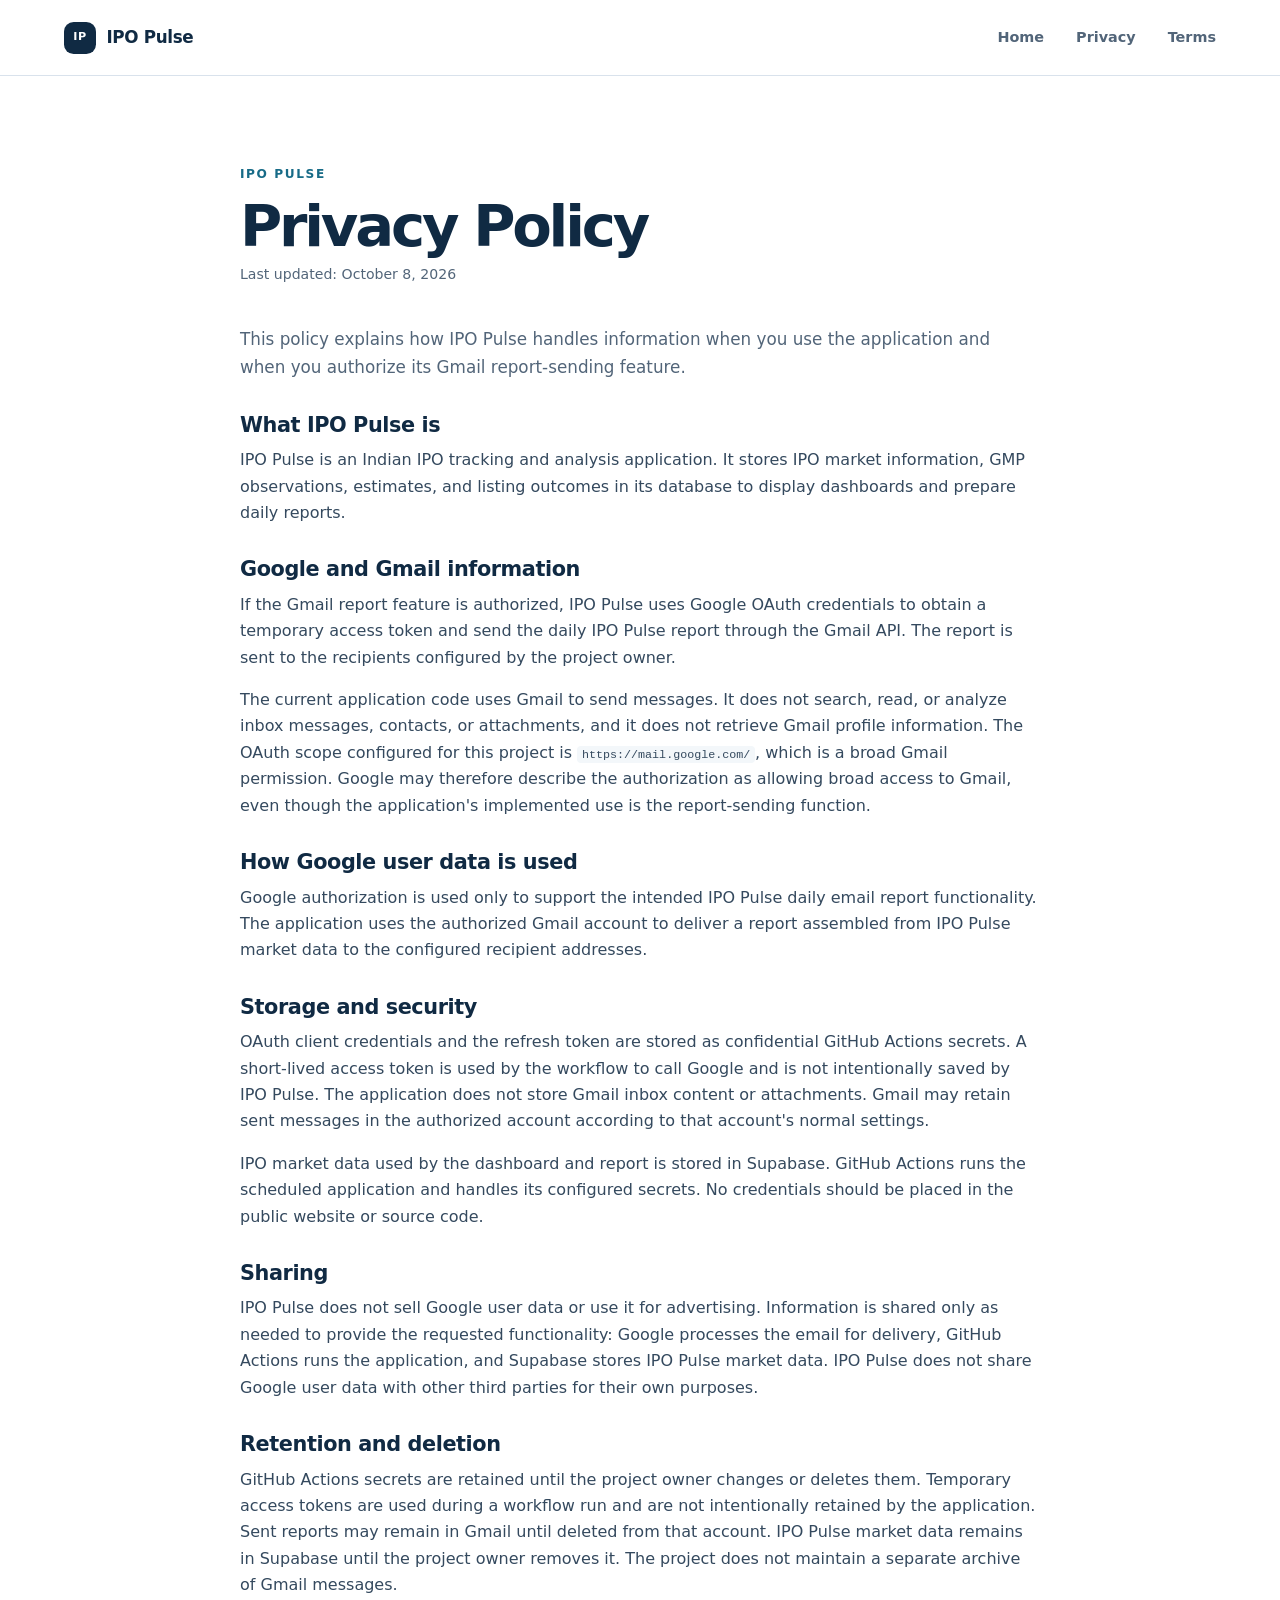
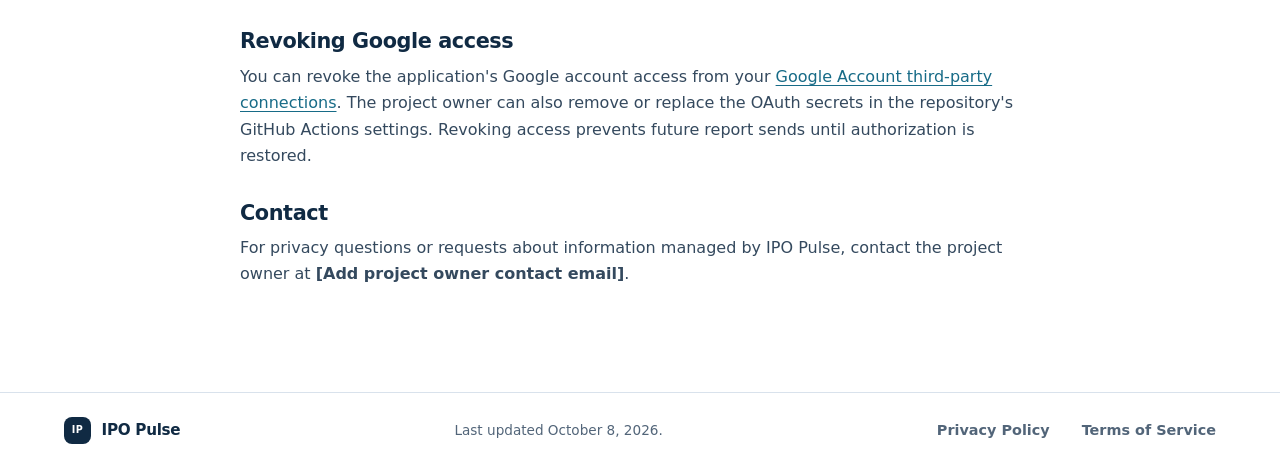
==== privacy.html @ 735d97ab "Add IPO Pulse privacy policy and public website pages" ====
<!doctype html>
<html lang="en">
<head>
  <meta charset="utf-8">
  <meta name="viewport" content="width=device-width, initial-scale=1">
  <meta name="description" content="Privacy Policy for IPO Pulse, including how Gmail OAuth data is used for daily report delivery.">
  <meta name="theme-color" content="#102a43">
  <title>Privacy Policy | IPO Pulse</title>
  <link rel="stylesheet" href="styles.css">
</head>
<body>
  <header class="site-header">
    <a class="brand" href="index.html" aria-label="IPO Pulse home"><span class="brand-mark" aria-hidden="true">IP</span><span>IPO Pulse</span></a>
    <nav aria-label="Main navigation"><a href="index.html">Home</a><a href="privacy.html" aria-current="page">Privacy</a><a href="terms.html">Terms</a></nav>
  </header>

  <main class="legal-page">
    <p class="eyebrow">IPO Pulse</p>
    <h1>Privacy Policy</h1>
    <p class="updated">Last updated: October 8, 2026</p>
    <p>This policy explains how IPO Pulse handles information when you use the application and when you authorize its Gmail report-sending feature.</p>

    <section class="legal-section">
      <h2>What IPO Pulse is</h2>
      <p>IPO Pulse is an Indian IPO tracking and analysis application. It stores IPO market information, GMP observations, estimates, and listing outcomes in its database to display dashboards and prepare daily reports.</p>
    </section>

    <section class="legal-section">
      <h2>Google and Gmail information</h2>
      <p>If the Gmail report feature is authorized, IPO Pulse uses Google OAuth credentials to obtain a temporary access token and send the daily IPO Pulse report through the Gmail API. The report is sent to the recipients configured by the project owner.</p>
      <p>The current application code uses Gmail to send messages. It does not search, read, or analyze inbox messages, contacts, or attachments, and it does not retrieve Gmail profile information. The OAuth scope configured for this project is <code>https://mail.google.com/</code>, which is a broad Gmail permission. Google may therefore describe the authorization as allowing broad access to Gmail, even though the application's implemented use is the report-sending function.</p>
    </section>

    <section class="legal-section">
      <h2>How Google user data is used</h2>
      <p>Google authorization is used only to support the intended IPO Pulse daily email report functionality. The application uses the authorized Gmail account to deliver a report assembled from IPO Pulse market data to the configured recipient addresses.</p>
    </section>

    <section class="legal-section">
      <h2>Storage and security</h2>
      <p>OAuth client credentials and the refresh token are stored as confidential GitHub Actions secrets. A short-lived access token is used by the workflow to call Google and is not intentionally saved by IPO Pulse. The application does not store Gmail inbox content or attachments. Gmail may retain sent messages in the authorized account according to that account's normal settings.</p>
      <p>IPO market data used by the dashboard and report is stored in Supabase. GitHub Actions runs the scheduled application and handles its configured secrets. No credentials should be placed in the public website or source code.</p>
    </section>

    <section class="legal-section">
      <h2>Sharing</h2>
      <p>IPO Pulse does not sell Google user data or use it for advertising. Information is shared only as needed to provide the requested functionality: Google processes the email for delivery, GitHub Actions runs the application, and Supabase stores IPO Pulse market data. IPO Pulse does not share Google user data with other third parties for their own purposes.</p>
    </section>

    <section class="legal-section">
      <h2>Retention and deletion</h2>
      <p>GitHub Actions secrets are retained until the project owner changes or deletes them. Temporary access tokens are used during a workflow run and are not intentionally retained by the application. Sent reports may remain in Gmail until deleted from that account. IPO Pulse market data remains in Supabase until the project owner removes it. The project does not maintain a separate archive of Gmail messages.</p>
    </section>

    <section class="legal-section">
      <h2>Revoking Google access</h2>
      <p>You can revoke the application's Google account access from your <a href="https://myaccount.google.com/permissions">Google Account third-party connections</a>. The project owner can also remove or replace the OAuth secrets in the repository's GitHub Actions settings. Revoking access prevents future report sends until authorization is restored.</p>
    </section>

    <section class="legal-section">
      <h2>Contact</h2>
      <p>For privacy questions or requests about information managed by IPO Pulse, contact the project owner at <strong>[Add project owner contact email]</strong>.</p>
    </section>
  </main>

  <footer class="site-footer">
    <a class="brand footer-brand" href="index.html"><span class="brand-mark" aria-hidden="true">IP</span><span>IPO Pulse</span></a>
    <p>Last updated October 8, 2026.</p>
    <nav aria-label="Footer navigation"><a href="privacy.html" aria-current="page">Privacy Policy</a><a href="terms.html">Terms of Service</a></nav>
  </footer>
</body>
</html>
---- styles.css ----
:root {
  color-scheme: light;
  --ink: #102a43;
  --muted: #526579;
  --line: #d9e2ec;
  --paper: #ffffff;
  --wash: #f3f7fa;
  --blue: #176b87;
  --blue-dark: #10556d;
  --gold: #d6a74f;
  --notice: #fff7e5;
  font-family: Inter, ui-sans-serif, system-ui, -apple-system, BlinkMacSystemFont, "Segoe UI", sans-serif;
}

* { box-sizing: border-box; }
html { scroll-behavior: smooth; }
body { margin: 0; background: var(--paper); color: var(--ink); line-height: 1.65; }
a { color: var(--blue); text-underline-offset: 0.2em; }
a:hover { color: var(--blue-dark); }
.site-header { min-height: 76px; padding: 0 clamp(1.25rem, 5vw, 5rem); display: flex; align-items: center; justify-content: space-between; gap: 1.5rem; border-bottom: 1px solid var(--line); background: rgba(255,255,255,.96); }
.brand { display: inline-flex; align-items: center; gap: .65rem; color: var(--ink); font-size: 1.05rem; font-weight: 750; letter-spacing: -.02em; text-decoration: none; white-space: nowrap; }
.brand-mark { display: grid; width: 2rem; height: 2rem; place-items: center; border-radius: .6rem; background: var(--ink); color: #fff; font-size: .7rem; letter-spacing: .05em; }
.site-header nav, .site-footer nav { display: flex; align-items: center; gap: clamp(.85rem, 2.5vw, 2rem); }
.site-header nav a, .site-footer nav a { color: var(--muted); font-size: .9rem; font-weight: 600; text-decoration: none; }
.site-header nav a:hover, .site-footer nav a:hover { color: var(--blue); }
main { width: min(1120px, calc(100% - 2.5rem)); margin: 0 auto; }
.hero { display: grid; grid-template-columns: minmax(0, 1.2fr) minmax(280px, .8fr); align-items: center; gap: clamp(2rem, 7vw, 6rem); padding: clamp(4rem, 9vw, 7.5rem) 0; }
.eyebrow { margin: 0 0 .8rem; color: var(--blue); font-size: .76rem; font-weight: 800; letter-spacing: .13em; text-transform: uppercase; }
h1, h2, h3, p { margin-top: 0; }
h1 { max-width: 760px; margin-bottom: 1rem; font-size: clamp(2.6rem, 6vw, 4.7rem); line-height: 1.04; letter-spacing: -.055em; }
.hero-lede { max-width: 610px; margin-bottom: 1.75rem; color: var(--muted); font-size: 1.15rem; }
.button { display: inline-block; padding: .8rem 1.1rem; border-radius: .55rem; background: var(--blue); color: white; font-weight: 700; text-decoration: none; }
.button:hover { background: var(--blue-dark); color: white; }
.hero-card { padding: 1.5rem; border: 1px solid var(--line); border-radius: 1rem; background: linear-gradient(145deg, #f8fbfd, #edf4f7); box-shadow: 0 20px 50px rgba(16,42,67,.08); }
.card-label { margin-bottom: 1rem; color: var(--muted); font-size: .8rem; font-weight: 750; letter-spacing: .06em; text-transform: uppercase; }
.track-step { display: flex; align-items: center; gap: 1rem; padding: 1rem 0; border-top: 1px solid var(--line); }
.track-step > span, .feature-number { color: var(--blue); font-size: .75rem; font-weight: 800; letter-spacing: .08em; }
.track-step strong, .track-step small { display: block; }
.track-step small { color: var(--muted); }
.section { padding: 2.5rem 0 5.5rem; }
h2 { margin-bottom: 1.75rem; font-size: clamp(1.8rem, 4vw, 2.7rem); line-height: 1.15; letter-spacing: -.04em; }
.feature-grid { display: grid; grid-template-columns: repeat(4, 1fr); gap: 1rem; }
.feature-card { min-height: 210px; padding: 1.3rem; border: 1px solid var(--line); border-radius: .8rem; background: white; }
.feature-card h3 { margin: 1.5rem 0 .5rem; font-size: 1.1rem; }
.feature-card p, .steps p { margin-bottom: 0; color: var(--muted); font-size: .94rem; }
.how-section { display: grid; grid-template-columns: .8fr 1.2fr; gap: 2rem; border-top: 1px solid var(--line); }
.steps { display: grid; gap: 1rem; margin: 0; padding: 0; list-style: none; }
.steps li { display: flex; align-items: flex-start; gap: 1rem; padding: 1rem; border-radius: .75rem; background: var(--wash); }
.steps li > span { display: grid; flex: 0 0 2rem; width: 2rem; height: 2rem; place-items: center; border-radius: 50%; background: white; color: var(--blue); font-size: .85rem; font-weight: 800; }
.notice { margin: 0 0 5rem; padding: 1.4rem 1.6rem; border-left: 4px solid var(--gold); border-radius: .4rem; background: var(--notice); }
.notice p { max-width: 860px; margin: .35rem 0 0; color: #5c4b2b; }
.legal-page { max-width: 800px; padding: clamp(3rem, 7vw, 5.5rem) 0; }
.legal-page h1 { margin-bottom: .4rem; font-size: clamp(2.4rem, 6vw, 3.6rem); }
.legal-page > p:not(.eyebrow):not(.updated) { color: var(--muted); font-size: 1.05rem; }
.updated { margin-bottom: 2.5rem; color: var(--muted); font-size: .88rem; }
.legal-section { margin-top: 2rem; }
.legal-section h2 { margin-bottom: .6rem; font-size: 1.3rem; letter-spacing: -.02em; }
.legal-section p { color: #34495e; }
code { overflow-wrap: anywhere; padding: .1rem .3rem; border-radius: .25rem; background: var(--wash); font-size: .9em; }
.site-footer { display: flex; align-items: center; justify-content: space-between; gap: 1.5rem; padding: 1.5rem clamp(1.25rem, 5vw, 5rem); border-top: 1px solid var(--line); }
.site-footer p { margin: 0; color: var(--muted); font-size: .85rem; }
.footer-brand { font-size: .95rem; }
.footer-brand .brand-mark { width: 1.7rem; height: 1.7rem; border-radius: .5rem; font-size: .6rem; }

@media (max-width: 820px) {
  .hero { grid-template-columns: 1fr; }
  .hero-card { max-width: 520px; }
  .feature-grid { grid-template-columns: repeat(2, 1fr); }
  .how-section { grid-template-columns: 1fr; }
}
@media (max-width: 600px) {
  .site-header { align-items: flex-start; flex-direction: column; padding-top: 1rem; padding-bottom: 1rem; }
  .site-header nav { width: 100%; gap: 1.1rem; overflow-x: auto; }
  .site-header nav a { white-space: nowrap; }
  .hero { padding-top: 3.25rem; }
  .feature-grid { grid-template-columns: 1fr; }
  .feature-card { min-height: auto; }
  .feature-card h3 { margin-top: 1rem; }
  .site-footer { align-items: flex-start; flex-direction: column; }
  .site-footer nav { flex-wrap: wrap; }
}
@media (prefers-reduced-motion: reduce) {
  html { scroll-behavior: auto; }
  *, *::before, *::after { animation-duration: .01ms !important; transition-duration: .01ms !important; }
}
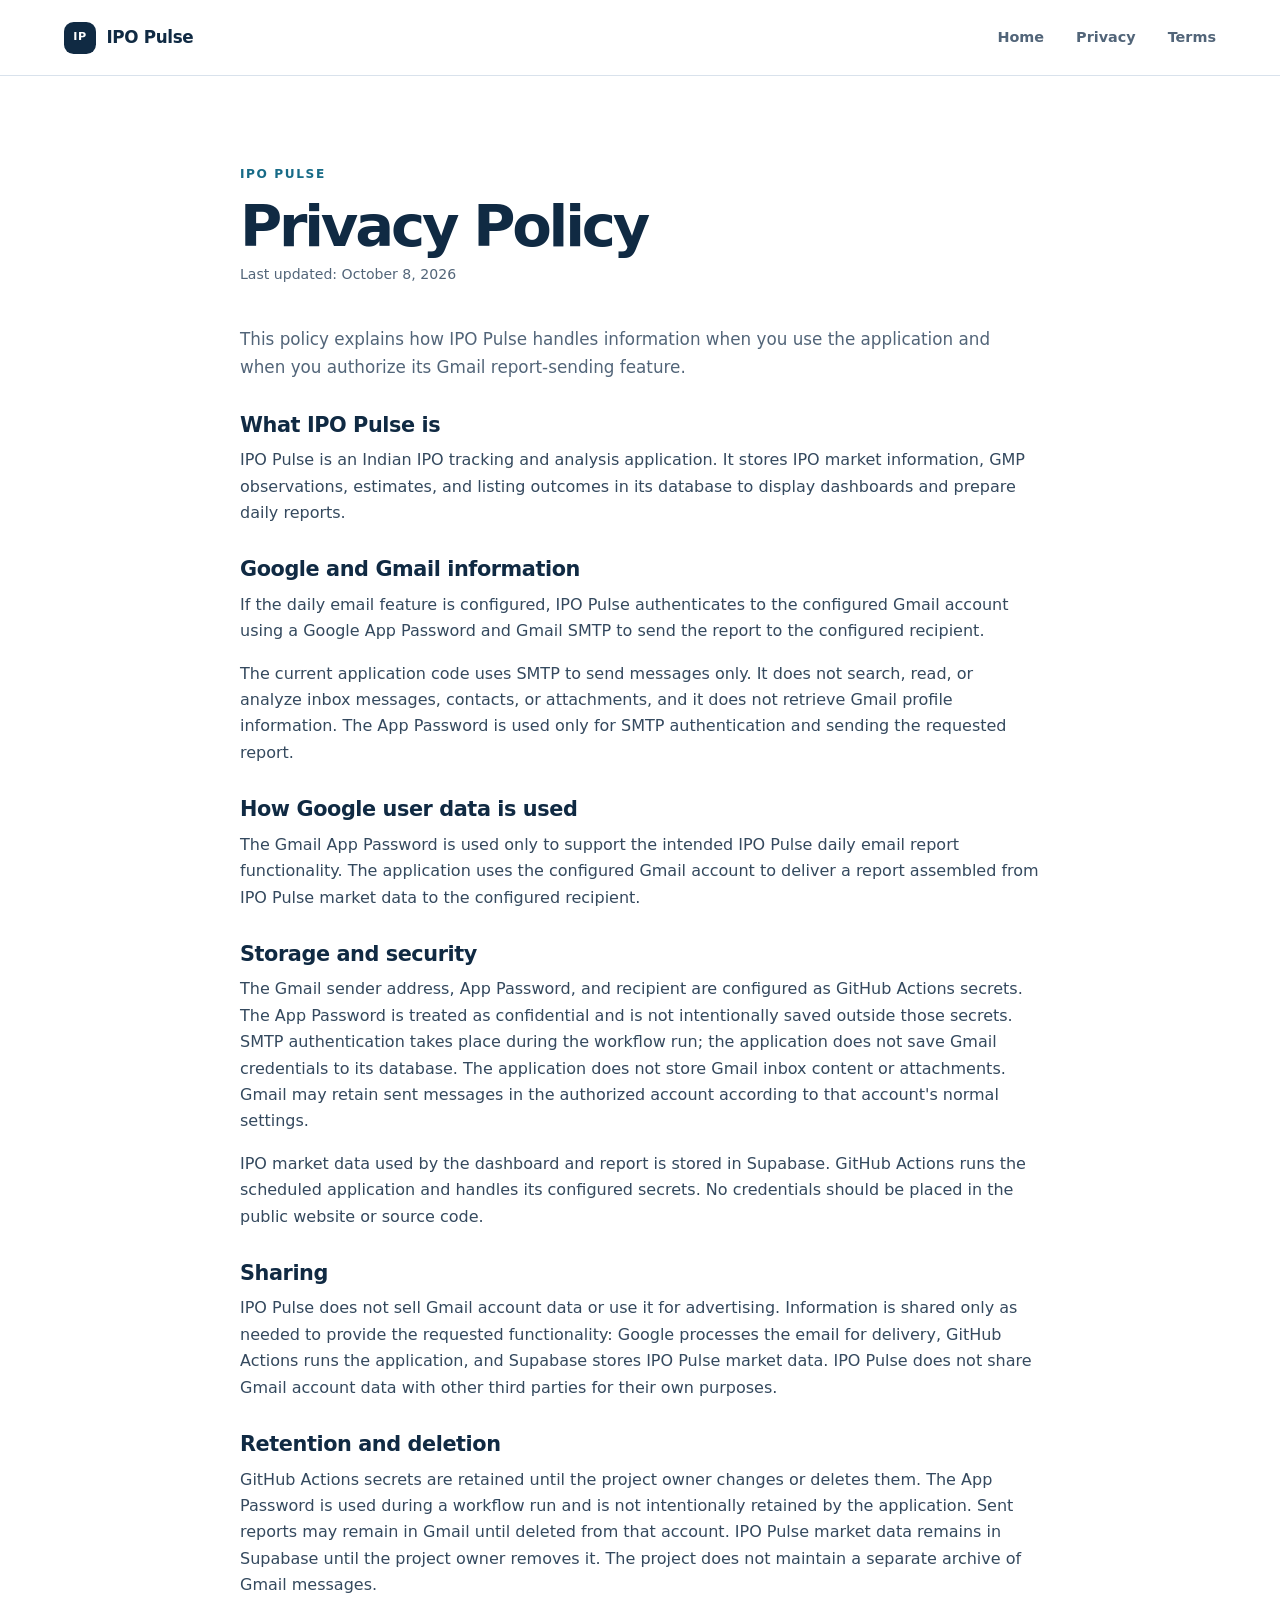
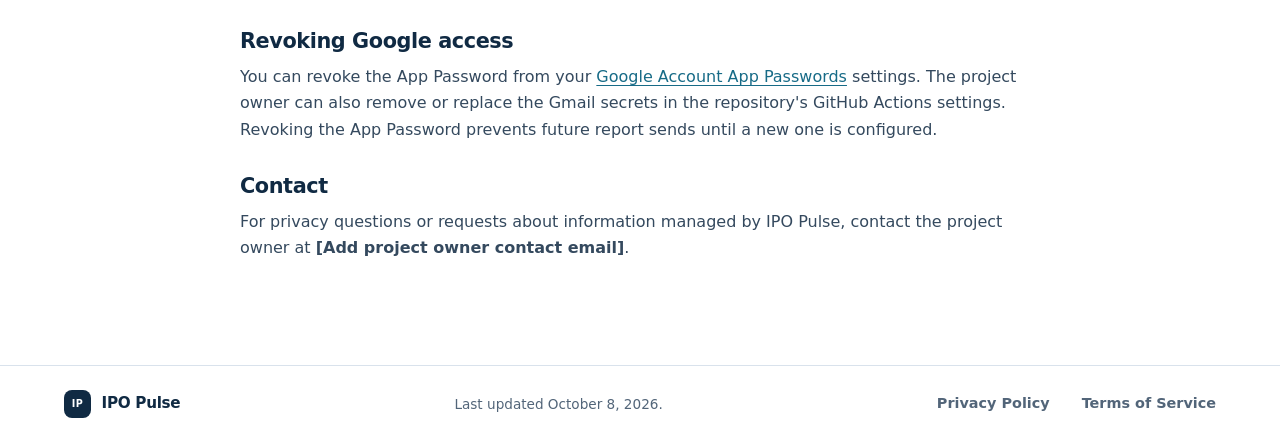
==== commit ac180d11: "Replace Gmail OAuth email with SMTP app password" ====
--- a/privacy.html
+++ b/privacy.html
@@ -3,7 +3,7 @@
 <head>
   <meta charset="utf-8">
   <meta name="viewport" content="width=device-width, initial-scale=1">
-  <meta name="description" content="Privacy Policy for IPO Pulse, including how Gmail OAuth data is used for daily report delivery.">
+  <meta name="description" content="Privacy Policy for IPO Pulse, including how Gmail data and SMTP credentials are used for daily report delivery.">
   <meta name="theme-color" content="#102a43">
   <title>Privacy Policy | IPO Pulse</title>
   <link rel="stylesheet" href="styles.css">
@@ -27,34 +27,34 @@
 
     <section class="legal-section">
       <h2>Google and Gmail information</h2>
-      <p>If the Gmail report feature is authorized, IPO Pulse uses Google OAuth credentials to obtain a temporary access token and send the daily IPO Pulse report through the Gmail API. The report is sent to the recipients configured by the project owner.</p>
-      <p>The current application code uses Gmail to send messages. It does not search, read, or analyze inbox messages, contacts, or attachments, and it does not retrieve Gmail profile information. The OAuth scope configured for this project is <code>https://mail.google.com/</code>, which is a broad Gmail permission. Google may therefore describe the authorization as allowing broad access to Gmail, even though the application's implemented use is the report-sending function.</p>
+      <p>If the daily email feature is configured, IPO Pulse authenticates to the configured Gmail account using a Google App Password and Gmail SMTP to send the report to the configured recipient.</p>
+      <p>The current application code uses SMTP to send messages only. It does not search, read, or analyze inbox messages, contacts, or attachments, and it does not retrieve Gmail profile information. The App Password is used only for SMTP authentication and sending the requested report.</p>
     </section>
 
     <section class="legal-section">
       <h2>How Google user data is used</h2>
-      <p>Google authorization is used only to support the intended IPO Pulse daily email report functionality. The application uses the authorized Gmail account to deliver a report assembled from IPO Pulse market data to the configured recipient addresses.</p>
+      <p>The Gmail App Password is used only to support the intended IPO Pulse daily email report functionality. The application uses the configured Gmail account to deliver a report assembled from IPO Pulse market data to the configured recipient.</p>
     </section>
 
     <section class="legal-section">
       <h2>Storage and security</h2>
-      <p>OAuth client credentials and the refresh token are stored as confidential GitHub Actions secrets. A short-lived access token is used by the workflow to call Google and is not intentionally saved by IPO Pulse. The application does not store Gmail inbox content or attachments. Gmail may retain sent messages in the authorized account according to that account's normal settings.</p>
+      <p>The Gmail sender address, App Password, and recipient are configured as GitHub Actions secrets. The App Password is treated as confidential and is not intentionally saved outside those secrets. SMTP authentication takes place during the workflow run; the application does not save Gmail credentials to its database. The application does not store Gmail inbox content or attachments. Gmail may retain sent messages in the authorized account according to that account's normal settings.</p>
       <p>IPO market data used by the dashboard and report is stored in Supabase. GitHub Actions runs the scheduled application and handles its configured secrets. No credentials should be placed in the public website or source code.</p>
     </section>
 
     <section class="legal-section">
       <h2>Sharing</h2>
-      <p>IPO Pulse does not sell Google user data or use it for advertising. Information is shared only as needed to provide the requested functionality: Google processes the email for delivery, GitHub Actions runs the application, and Supabase stores IPO Pulse market data. IPO Pulse does not share Google user data with other third parties for their own purposes.</p>
+      <p>IPO Pulse does not sell Gmail account data or use it for advertising. Information is shared only as needed to provide the requested functionality: Google processes the email for delivery, GitHub Actions runs the application, and Supabase stores IPO Pulse market data. IPO Pulse does not share Gmail account data with other third parties for their own purposes.</p>
     </section>
 
     <section class="legal-section">
       <h2>Retention and deletion</h2>
-      <p>GitHub Actions secrets are retained until the project owner changes or deletes them. Temporary access tokens are used during a workflow run and are not intentionally retained by the application. Sent reports may remain in Gmail until deleted from that account. IPO Pulse market data remains in Supabase until the project owner removes it. The project does not maintain a separate archive of Gmail messages.</p>
+      <p>GitHub Actions secrets are retained until the project owner changes or deletes them. The App Password is used during a workflow run and is not intentionally retained by the application. Sent reports may remain in Gmail until deleted from that account. IPO Pulse market data remains in Supabase until the project owner removes it. The project does not maintain a separate archive of Gmail messages.</p>
     </section>
 
     <section class="legal-section">
       <h2>Revoking Google access</h2>
-      <p>You can revoke the application's Google account access from your <a href="https://myaccount.google.com/permissions">Google Account third-party connections</a>. The project owner can also remove or replace the OAuth secrets in the repository's GitHub Actions settings. Revoking access prevents future report sends until authorization is restored.</p>
+      <p>You can revoke the App Password from your <a href="https://myaccount.google.com/apppasswords">Google Account App Passwords</a> settings. The project owner can also remove or replace the Gmail secrets in the repository's GitHub Actions settings. Revoking the App Password prevents future report sends until a new one is configured.</p>
     </section>
 
     <section class="legal-section">
